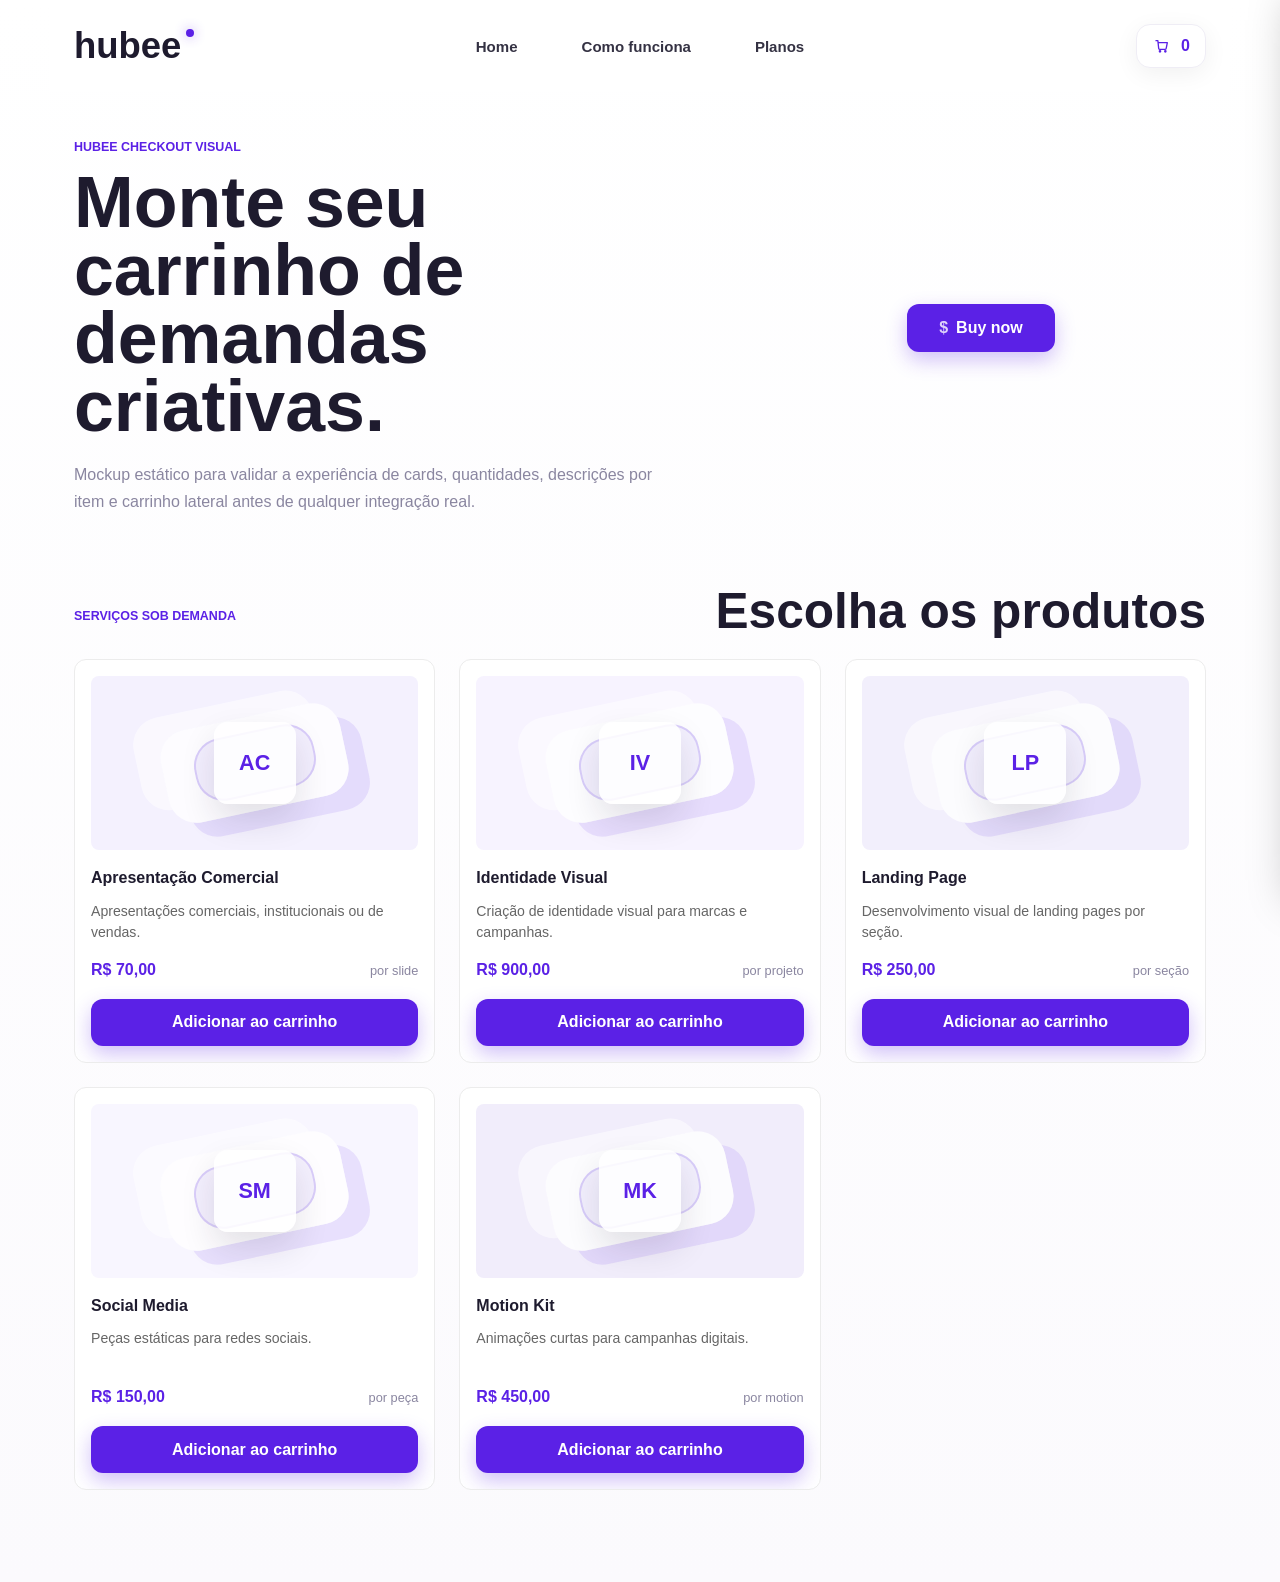
==== index.html @ 40bae58a "Add Hubee cart mock" ====
<!doctype html>
<html lang="pt-BR">
  <head>
    <meta charset="UTF-8" />
    <meta name="viewport" content="width=device-width, initial-scale=1.0" />
    <meta http-equiv="refresh" content="0; url=hubee-cart-mock/" />
    <title>Hubee | Carrinho lateral MVP</title>
    <link rel="canonical" href="hubee-cart-mock/" />
    <style>
      body {
        margin: 0;
        min-height: 100vh;
        display: grid;
        place-items: center;
        font-family: -apple-system, BlinkMacSystemFont, "Segoe UI", Roboto, Helvetica, Arial, sans-serif;
        color: #1e1b2e;
        background: #fbfafd;
      }

      a {
        color: #5b21e6;
        font-weight: 700;
      }
    </style>
  </head>
  <body>
    <p>Redirecionando para <a href="hubee-cart-mock/">Hubee Carrinho MVP</a>.</p>
  </body>
</html>
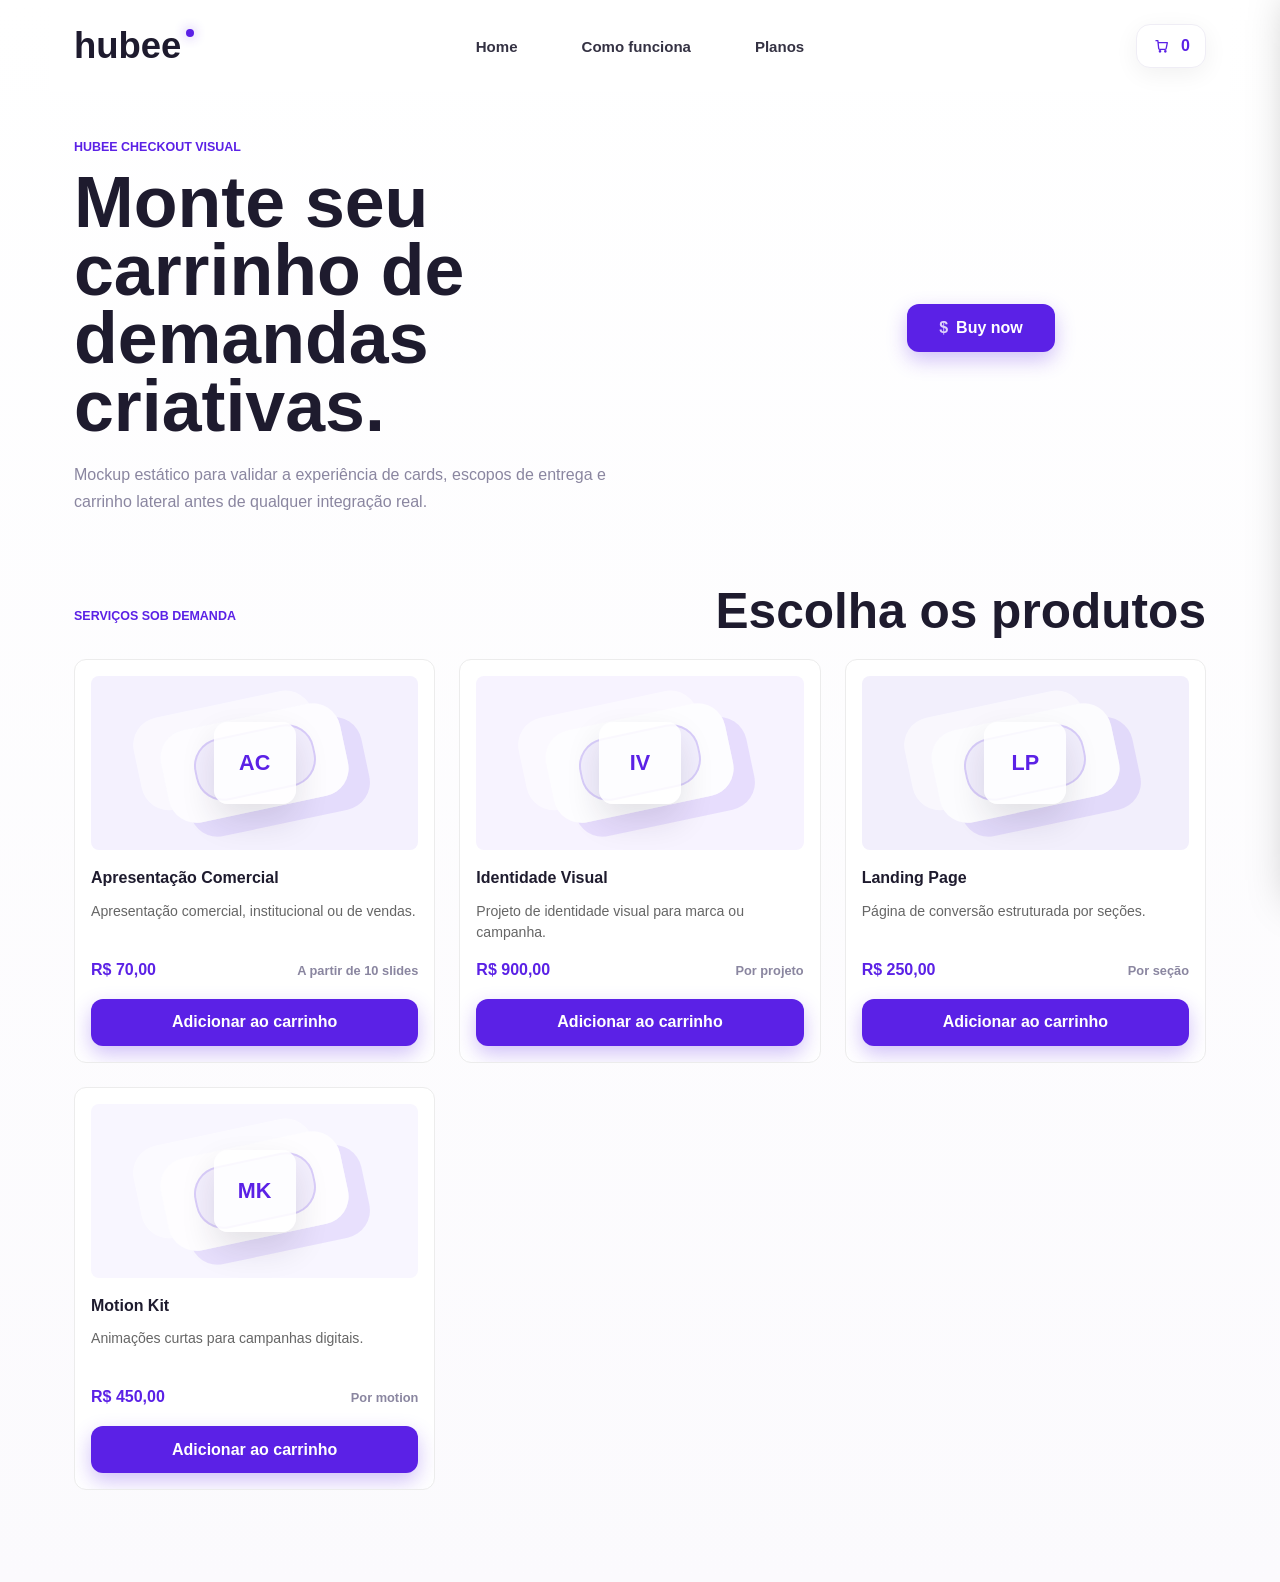
==== commit 91e83197: "Deploy cart scope updates" ====
--- a/index.html
+++ b/index.html
@@ -3,27 +3,85 @@
   <head>
     <meta charset="UTF-8" />
     <meta name="viewport" content="width=device-width, initial-scale=1.0" />
-    <meta http-equiv="refresh" content="0; url=hubee-cart-mock/" />
     <title>Hubee | Carrinho lateral MVP</title>
-    <link rel="canonical" href="hubee-cart-mock/" />
-    <style>
-      body {
-        margin: 0;
-        min-height: 100vh;
-        display: grid;
-        place-items: center;
-        font-family: -apple-system, BlinkMacSystemFont, "Segoe UI", Roboto, Helvetica, Arial, sans-serif;
-        color: #1e1b2e;
-        background: #fbfafd;
-      }
-
-      a {
-        color: #5b21e6;
-        font-weight: 700;
-      }
-    </style>
+    <link rel="stylesheet" href="style.css" />
   </head>
   <body>
-    <p>Redirecionando para <a href="hubee-cart-mock/">Hubee Carrinho MVP</a>.</p>
+    <div class="page-shell" id="pageShell">
+      <header class="site-header">
+        <a class="brand" href="#" aria-label="Hubee">
+          <span>hubee</span>
+          <i></i>
+        </a>
+
+        <nav class="nav-links" aria-label="Navegação principal">
+          <a href="#produtos">Home</a>
+          <a href="#produtos">Como funciona</a>
+          <a href="#produtos">Planos</a>
+        </nav>
+
+        <button class="cart-pill" id="openCartButton" type="button" aria-label="Abrir carrinho">
+          <span class="cart-pill__icon" aria-hidden="true">
+            <svg viewBox="0 0 24 24" focusable="false">
+              <path d="M7 7h13l-1.7 8.5a2 2 0 0 1-2 1.5H9a2 2 0 0 1-2-1.6L5.8 4H3" />
+              <circle cx="9" cy="20" r="1" />
+              <circle cx="17" cy="20" r="1" />
+            </svg>
+          </span>
+          <span id="cartButtonCount">0</span>
+        </button>
+      </header>
+
+      <main>
+        <section class="hero-section" aria-labelledby="heroTitle">
+          <div class="hero-copy">
+            <p class="eyebrow">Hubee checkout visual</p>
+            <h1 id="heroTitle">Monte seu carrinho de demandas criativas.</h1>
+            <p>
+              Mockup estático para validar a experiência de cards, escopos de entrega
+              e carrinho lateral antes de qualquer integração real.
+            </p>
+          </div>
+
+          <div class="hero-actions" aria-label="Ações principais">
+            <a class="primary-cta" href="#produtos">
+              <span aria-hidden="true">$</span>
+              Buy now
+            </a>
+          </div>
+        </section>
+
+        <section class="products-section" id="produtos" aria-labelledby="productsTitle">
+          <div class="section-heading">
+            <p class="eyebrow">Serviços sob demanda</p>
+            <h2 id="productsTitle">Escolha os produtos</h2>
+          </div>
+
+          <div class="products-grid" id="productsGrid"></div>
+        </section>
+      </main>
+    </div>
+
+    <div class="page-overlay" id="pageOverlay" hidden></div>
+
+    <aside class="cart-drawer" id="cartDrawer" aria-label="Carrinho de compras" aria-hidden="true">
+      <div class="drawer-header">
+        <div>
+          <h2>Seu carrinho</h2>
+          <p id="drawerItemCount">0 produtos no carrinho</p>
+        </div>
+        <button class="icon-button close-button" id="closeCartButton" type="button" aria-label="Fechar carrinho">
+          <svg viewBox="0 0 24 24" focusable="false" aria-hidden="true">
+            <path d="m6 6 12 12M18 6 6 18" />
+          </svg>
+        </button>
+      </div>
+
+      <div class="drawer-content" id="cartContent"></div>
+    </aside>
+
+    <div class="toast" id="toast" role="status" aria-live="polite"></div>
+
+    <script src="script.js"></script>
   </body>
 </html>
--- a/style.css
+++ b/style.css
@@ -0,0 +1,879 @@
+:root {
+  color-scheme: light;
+  --bg: #fbfafd;
+  --surface: #ffffff;
+  --surface-soft: #f4f1fe;
+  --text: #1e1b2e;
+  --muted: #8a86a0;
+  --muted-strong: #5a5670;
+  --line: #efedf5;
+  --purple: #5b21e6;
+  --purple-dark: #4c1bc4;
+  --danger: #e23;
+  --shadow: -12px 0 40px rgba(0, 0, 0, 0.25);
+  --button-shadow: 0 8px 20px rgba(91, 33, 230, 0.28);
+  --radius: 12px;
+  --radius-sm: 8px;
+  --font: -apple-system, BlinkMacSystemFont, "Segoe UI", Roboto, Helvetica, Arial, sans-serif;
+}
+
+* {
+  box-sizing: border-box;
+}
+
+html {
+  scroll-behavior: smooth;
+}
+
+body {
+  min-width: 320px;
+  margin: 0;
+  background: linear-gradient(180deg, #ffffff 0%, var(--bg) 100%);
+  color: var(--text);
+  font-family: var(--font);
+}
+
+button,
+input {
+  font: inherit;
+}
+
+button,
+a {
+  -webkit-tap-highlight-color: transparent;
+}
+
+a {
+  color: inherit;
+  text-decoration: none;
+}
+
+.page-shell {
+  min-height: 100vh;
+  transition: filter 180ms ease, transform 180ms ease;
+}
+
+.page-shell.is-muted {
+  filter: blur(3px);
+}
+
+.site-header {
+  position: sticky;
+  top: 0;
+  z-index: 10;
+  display: grid;
+  grid-template-columns: 1fr auto 1fr;
+  align-items: center;
+  gap: 24px;
+  max-width: 1180px;
+  margin: 0 auto;
+  padding: 24px;
+  background: rgba(255, 255, 255, 0.88);
+  backdrop-filter: blur(12px);
+}
+
+.brand {
+  display: inline-flex;
+  align-items: flex-start;
+  justify-self: start;
+  color: var(--text);
+  font-family: var(--font);
+  font-size: clamp(1.9rem, 4vw, 2.28rem);
+  font-weight: 800;
+  letter-spacing: 0;
+  line-height: 1;
+}
+
+.brand span {
+  display: inline-block;
+}
+
+.brand i {
+  width: 8px;
+  height: 8px;
+  margin: 1px 0 0 5px;
+  border-radius: 999px;
+  background: var(--purple);
+  box-shadow: 0 0 12px rgba(91, 33, 230, 0.45);
+}
+
+.nav-links {
+  display: flex;
+  justify-content: center;
+  gap: clamp(24px, 5vw, 64px);
+  color: var(--text);
+  font-size: 0.94rem;
+  font-weight: 700;
+}
+
+.nav-links a {
+  opacity: 0.9;
+}
+
+.cart-pill {
+  justify-self: end;
+  display: inline-flex;
+  align-items: center;
+  gap: 9px;
+  min-height: 44px;
+  padding: 0 15px;
+  border: 1px solid var(--line);
+  border-radius: 14px;
+  background: var(--surface);
+  color: var(--purple);
+  cursor: pointer;
+  font-weight: 700;
+  box-shadow: 0 6px 24px rgba(0, 0, 0, 0.06);
+}
+
+.cart-pill__icon {
+  display: grid;
+  width: 20px;
+  height: 20px;
+  place-items: center;
+}
+
+svg {
+  display: block;
+  width: 1em;
+  height: 1em;
+  fill: none;
+  stroke: currentColor;
+  stroke-linecap: round;
+  stroke-linejoin: round;
+  stroke-width: 2;
+}
+
+.hero-section {
+  display: grid;
+  grid-template-columns: minmax(0, 650px) minmax(180px, 1fr);
+  align-items: center;
+  gap: 32px;
+  max-width: 1180px;
+  min-height: 330px;
+  margin: 0 auto;
+  padding: 48px 24px 72px;
+}
+
+.hero-copy {
+  max-width: 680px;
+}
+
+.eyebrow {
+  margin: 0 0 14px;
+  color: var(--purple);
+  font-size: 0.78rem;
+  font-weight: 800;
+  letter-spacing: 0;
+  text-transform: uppercase;
+}
+
+.hero-copy h1 {
+  max-width: 760px;
+  margin: 0;
+  color: var(--text);
+  font-size: clamp(2.35rem, 5.6vw, 4.8rem);
+  font-weight: 700;
+  letter-spacing: 0;
+  line-height: 0.95;
+}
+
+.hero-copy p:last-child {
+  max-width: 590px;
+  margin: 22px 0 0;
+  color: var(--muted);
+  font-size: 1rem;
+  line-height: 1.65;
+}
+
+.hero-actions {
+  display: flex;
+  justify-content: center;
+}
+
+.primary-cta,
+.add-button,
+.checkout-button {
+  display: inline-flex;
+  align-items: center;
+  justify-content: center;
+  gap: 8px;
+  border: 0;
+  border-radius: var(--radius);
+  background: var(--purple);
+  color: #ffffff;
+  cursor: pointer;
+  font-weight: 700;
+  letter-spacing: 0;
+  text-transform: none;
+  box-shadow: var(--button-shadow);
+  transition: background 0.15s ease, opacity 0.15s ease, transform 0.15s ease;
+}
+
+.primary-cta:hover,
+.add-button:hover,
+.checkout-button:hover {
+  background: var(--purple-dark);
+}
+
+.primary-cta {
+  min-width: 148px;
+  min-height: 48px;
+  padding: 0 18px;
+  font-size: 1rem;
+}
+
+.primary-cta span {
+  opacity: 0.8;
+}
+
+.products-section {
+  max-width: 1180px;
+  margin: 0 auto;
+  padding: 0 24px 92px;
+}
+
+.section-heading {
+  display: flex;
+  align-items: end;
+  justify-content: space-between;
+  gap: 24px;
+  margin-bottom: 22px;
+}
+
+.section-heading h2 {
+  margin: 0;
+  font-size: clamp(1.9rem, 4vw, 3.1rem);
+  letter-spacing: 0;
+  line-height: 1;
+}
+
+.products-grid {
+  display: grid;
+  grid-template-columns: repeat(3, minmax(0, 1fr));
+  gap: 24px;
+}
+
+.product-card {
+  position: relative;
+  overflow: hidden;
+  min-height: 400px;
+  padding: 16px;
+  border: 1px solid #ececec;
+  border-radius: var(--radius);
+  background: #ffffff;
+  box-shadow: none;
+  transition: box-shadow 0.2s ease, transform 0.2s ease;
+}
+
+.product-card:hover {
+  box-shadow: 0 6px 24px rgba(0, 0, 0, 0.08);
+  transform: translateY(-1px);
+}
+
+.product-thumb {
+  position: relative;
+  display: grid;
+  height: 174px;
+  place-items: center;
+  overflow: hidden;
+  border-radius: var(--radius-sm);
+  background: var(--surface-soft);
+}
+
+.product-thumb::before,
+.product-thumb::after {
+  position: absolute;
+  content: "";
+  border-radius: 28px;
+  transform: rotate(-12deg);
+}
+
+.product-thumb::before {
+  width: 56%;
+  height: 54%;
+  background: rgba(255, 255, 255, 0.82);
+  box-shadow: 18px 18px 0 rgba(91, 33, 230, 0.1), -24px -18px 0 rgba(255, 255, 255, 0.54);
+}
+
+.product-thumb::after {
+  width: 36%;
+  height: 34%;
+  border: 2px solid rgba(91, 33, 230, 0.16);
+  background: rgba(91, 33, 230, 0.06);
+}
+
+.product-thumb span {
+  position: relative;
+  z-index: 1;
+  display: grid;
+  width: 82px;
+  height: 82px;
+  place-items: center;
+  border-radius: 14px;
+  background: rgba(255, 255, 255, 0.86);
+  color: var(--purple);
+  font-size: 1.35rem;
+  font-weight: 800;
+  box-shadow: 0 16px 34px rgba(30, 27, 46, 0.12);
+}
+
+.product-card:nth-child(2) .product-thumb {
+  background: #f7f3ff;
+}
+
+.product-card:nth-child(3) .product-thumb {
+  background: #f2effc;
+}
+
+.product-card:nth-child(4) .product-thumb {
+  background: #f8f6ff;
+}
+
+.product-body {
+  display: grid;
+  gap: 12px;
+  padding: 18px 0 0;
+}
+
+.product-title {
+  margin: 0;
+  font-size: 1rem;
+  font-weight: 700;
+  letter-spacing: 0;
+  line-height: 1.3;
+}
+
+.product-description {
+  min-height: 48px;
+  margin: 0;
+  color: #666666;
+  font-size: 0.88rem;
+  line-height: 1.55;
+}
+
+.product-meta {
+  display: flex;
+  align-items: baseline;
+  justify-content: space-between;
+  gap: 12px;
+}
+
+.product-price {
+  color: var(--purple);
+  font-size: 1rem;
+  font-weight: 700;
+}
+
+.product-unit {
+  color: var(--muted);
+  font-size: 0.8rem;
+  font-weight: 700;
+}
+
+.add-button {
+  width: 100%;
+  min-height: 47px;
+  margin-top: 8px;
+  padding: 13px 18px;
+  font-size: 1rem;
+}
+
+.page-overlay {
+  position: fixed;
+  inset: 0;
+  z-index: 80;
+  background: rgba(20, 16, 40, 0.55);
+  backdrop-filter: blur(2px);
+  opacity: 0;
+  transition: opacity 180ms ease;
+}
+
+.page-overlay.is-visible {
+  opacity: 1;
+}
+
+.cart-drawer {
+  position: fixed;
+  top: 0;
+  right: 0;
+  z-index: 90;
+  display: grid;
+  grid-template-rows: auto 1fr;
+  width: min(460px, 100vw);
+  height: 100dvh;
+  padding: 28px 28px 32px;
+  background: var(--surface);
+  box-shadow: var(--shadow);
+  transform: translateX(105%);
+  transition: transform 280ms cubic-bezier(0.22, 0.61, 0.36, 1);
+}
+
+.cart-drawer.is-open {
+  transform: translateX(0);
+}
+
+.drawer-header {
+  display: flex;
+  align-items: start;
+  justify-content: space-between;
+  gap: 24px;
+  margin-bottom: 22px;
+}
+
+.drawer-header h2 {
+  margin: 0;
+  color: var(--text);
+  font-size: 1.6rem;
+  font-weight: 700;
+  letter-spacing: 0;
+  line-height: 1.1;
+}
+
+.drawer-header p {
+  margin: 4px 0 0;
+  color: var(--muted);
+  font-size: 0.95rem;
+}
+
+.icon-button {
+  display: grid;
+  width: 32px;
+  height: 32px;
+  place-items: center;
+  border: 0;
+  border-radius: 0;
+  background: transparent;
+  color: var(--purple);
+  cursor: pointer;
+}
+
+.close-button svg {
+  width: 24px;
+  height: 24px;
+  stroke-width: 2.25;
+}
+
+.drawer-content {
+  min-height: 0;
+  overflow-x: hidden;
+  overflow-y: auto;
+  padding-right: 2px;
+}
+
+.cart-list {
+  display: grid;
+  gap: 0;
+  margin: 0;
+  overflow-x: clip;
+  padding: 0 0 22px;
+  list-style: none;
+}
+
+.cart-item {
+  display: grid;
+  grid-template-columns: 84px minmax(0, 1fr) auto;
+  gap: 18px;
+  min-width: 0;
+  overflow-x: clip;
+  padding: 22px 0;
+  border-bottom: 1px solid var(--line);
+}
+
+.cart-thumb {
+  display: grid;
+  width: 84px;
+  height: 84px;
+  place-items: center;
+  overflow: hidden;
+  border-radius: 14px;
+  background: var(--surface-soft);
+  color: var(--purple);
+  font-weight: 800;
+}
+
+.cart-thumb span {
+  display: grid;
+  width: 42px;
+  height: 42px;
+  place-items: center;
+  border-radius: 12px;
+  background: rgba(255, 255, 255, 0.82);
+  box-shadow: 0 8px 20px rgba(44, 28, 77, 0.12);
+}
+
+.cart-item-main {
+  display: grid;
+  gap: 10px;
+  min-width: 0;
+}
+
+.cart-item-top {
+  display: flex;
+  align-items: start;
+  justify-content: space-between;
+  gap: 12px;
+}
+
+.cart-item-title {
+  margin: 0;
+  color: var(--text);
+  font-size: 1rem;
+  font-weight: 700;
+  line-height: 1.25;
+}
+
+.cart-item-unit {
+  margin: 6px 0 0;
+  color: var(--muted);
+  font-size: 0.85rem;
+}
+
+.cart-item-description {
+  margin: 6px 0 0;
+  color: var(--muted-strong);
+  font-size: 0.86rem;
+  line-height: 1.45;
+}
+
+.remove-button {
+  color: var(--muted);
+  padding: 2px;
+}
+
+.remove-button:hover,
+.remove-button:focus-visible {
+  color: var(--danger);
+}
+
+.cart-scope {
+  display: flex;
+  flex-wrap: wrap;
+  align-items: center;
+  gap: 8px;
+}
+
+.scope-badge {
+  display: inline-flex;
+  align-items: center;
+  min-height: 26px;
+  padding: 5px 9px;
+  border-radius: 999px;
+  background: var(--surface-soft);
+  color: var(--purple);
+  font-size: 0.78rem;
+  font-weight: 800;
+  line-height: 1;
+}
+
+.scope-base,
+.scope-helper {
+  color: var(--muted);
+  font-size: 0.85rem;
+  line-height: 1.35;
+}
+
+.scope-helper {
+  display: block;
+}
+
+.cart-item-controls {
+  grid-column: 2 / 4;
+  display: grid;
+  grid-template-columns: minmax(0, 1fr) auto;
+  align-items: end;
+  gap: 16px;
+  min-width: 0;
+  margin-top: 2px;
+}
+
+.scope-control {
+  display: grid;
+  gap: 7px;
+  min-width: 0;
+}
+
+.scope-label {
+  color: var(--text);
+  font-size: 0.82rem;
+  font-weight: 800;
+}
+
+.quantity-stepper {
+  display: inline-grid;
+  grid-template-columns: 24px minmax(24px, auto) 24px;
+  align-items: center;
+  gap: 14px;
+  height: auto;
+  overflow: hidden;
+  justify-self: start;
+  border: 1px solid var(--line);
+  border-radius: 10px;
+  padding: 6px 12px;
+  background: #ffffff;
+}
+
+.quantity-stepper button {
+  width: 24px;
+  height: 24px;
+  border: 0;
+  background: transparent;
+  color: #6b6880;
+  cursor: pointer;
+  font-size: 18px;
+  font-weight: 600;
+  line-height: 1;
+}
+
+.quantity-stepper button:hover {
+  color: var(--purple);
+}
+
+.quantity-stepper button:disabled {
+  cursor: not-allowed;
+  opacity: 0.42;
+}
+
+.quantity-stepper span {
+  min-width: 24px;
+  text-align: center;
+  color: var(--text);
+  font-weight: 600;
+}
+
+.line-total-wrap {
+  display: grid;
+  gap: 4px;
+  justify-items: end;
+  min-width: max-content;
+}
+
+.line-total-wrap span {
+  color: var(--muted);
+  font-size: 0.76rem;
+  font-weight: 700;
+}
+
+.line-total {
+  justify-self: end;
+  color: var(--text);
+  font-weight: 700;
+  white-space: nowrap;
+}
+
+.cart-divider {
+  height: 1px;
+  margin: 0;
+  background: transparent;
+}
+
+.cart-summary {
+  padding: 18px 20px;
+  border-radius: 14px;
+  background: var(--surface-soft);
+}
+
+.summary-row {
+  display: flex;
+  justify-content: space-between;
+  gap: 16px;
+  color: #5a5670;
+}
+
+.summary-row + .summary-row {
+  margin-top: 14px;
+  padding-top: 16px;
+  border-top: 1px solid #e4dffa;
+}
+
+.summary-row strong {
+  color: var(--text);
+}
+
+.summary-row.total {
+  align-items: baseline;
+  font-weight: 800;
+}
+
+.summary-row.total span:last-child {
+  color: var(--purple);
+  font-size: 1.5rem;
+  font-weight: 700;
+}
+
+.drawer-actions {
+  display: grid;
+  gap: 12px;
+  margin-top: 8px;
+}
+
+.checkout-button {
+  min-height: 52px;
+  margin-top: 4px;
+  padding: 16px 18px;
+  border-radius: 14px;
+  font-size: 1rem;
+  letter-spacing: 0;
+  text-transform: none;
+}
+
+.secondary-button {
+  min-height: 48px;
+  border: 1px solid var(--line);
+  border-radius: var(--radius);
+  background: #ffffff;
+  color: var(--purple);
+  cursor: pointer;
+  font-weight: 700;
+}
+
+.stripe-note {
+  margin: 4px 0 0;
+  color: var(--muted);
+  text-align: center;
+  font-size: 0.88rem;
+}
+
+.stripe-note strong {
+  color: var(--purple);
+  font-weight: 800;
+  letter-spacing: -0.5px;
+}
+
+.empty-state {
+  display: grid;
+  min-height: 56vh;
+  place-items: center;
+  text-align: center;
+}
+
+.empty-state__inner {
+  display: grid;
+  gap: 16px;
+  max-width: 320px;
+}
+
+.empty-state__icon {
+  display: grid;
+  width: 72px;
+  height: 72px;
+  place-items: center;
+  justify-self: center;
+  border-radius: 14px;
+  background: var(--surface-soft);
+  color: var(--purple);
+}
+
+.empty-state h3 {
+  margin: 0;
+  font-size: 1.1rem;
+}
+
+.empty-state p {
+  margin: 0;
+  color: var(--muted);
+  line-height: 1.5;
+}
+
+.toast {
+  position: fixed;
+  right: 24px;
+  bottom: 24px;
+  z-index: 120;
+  max-width: min(360px, calc(100vw - 48px));
+  padding: 14px 16px;
+  border-radius: var(--radius);
+  background: var(--text);
+  color: #ffffff;
+  font-size: 0.92rem;
+  box-shadow: 0 18px 42px rgba(24, 18, 40, 0.28);
+  opacity: 0;
+  pointer-events: none;
+  transform: translateY(12px);
+  transition: opacity 180ms ease, transform 180ms ease;
+}
+
+.toast.is-visible {
+  opacity: 1;
+  transform: translateY(0);
+}
+
+body.cart-open {
+  overflow: hidden;
+}
+
+@media (max-width: 900px) {
+  .site-header {
+    grid-template-columns: auto 1fr auto;
+  }
+
+  .nav-links {
+    display: none;
+  }
+
+  .hero-section {
+    grid-template-columns: 1fr;
+    min-height: auto;
+    padding-top: 48px;
+  }
+
+  .hero-actions {
+    justify-content: flex-start;
+  }
+
+  .products-grid {
+    grid-template-columns: repeat(2, minmax(0, 1fr));
+  }
+}
+
+@media (max-width: 640px) {
+  .site-header {
+    padding: 18px 18px;
+  }
+
+  .hero-section,
+  .products-section {
+    padding-right: 18px;
+    padding-left: 18px;
+  }
+
+  .hero-copy h1 {
+    font-size: clamp(2.45rem, 13vw, 4rem);
+  }
+
+  .products-grid {
+    grid-template-columns: 1fr;
+  }
+
+  .cart-drawer {
+    width: 100vw;
+    padding: 24px 18px;
+  }
+
+  .cart-item {
+    grid-template-columns: 66px minmax(0, 1fr) 32px;
+    gap: 12px;
+  }
+
+  .cart-thumb {
+    width: 66px;
+    height: 66px;
+  }
+
+  .cart-item-controls {
+    grid-template-columns: 1fr;
+    gap: 12px;
+  }
+
+  .line-total-wrap {
+    grid-template-columns: auto auto;
+    align-items: baseline;
+    justify-content: space-between;
+    justify-items: start;
+    min-width: 0;
+  }
+
+  .summary-row.total span:last-child {
+    font-size: 1.35rem;
+  }
+}
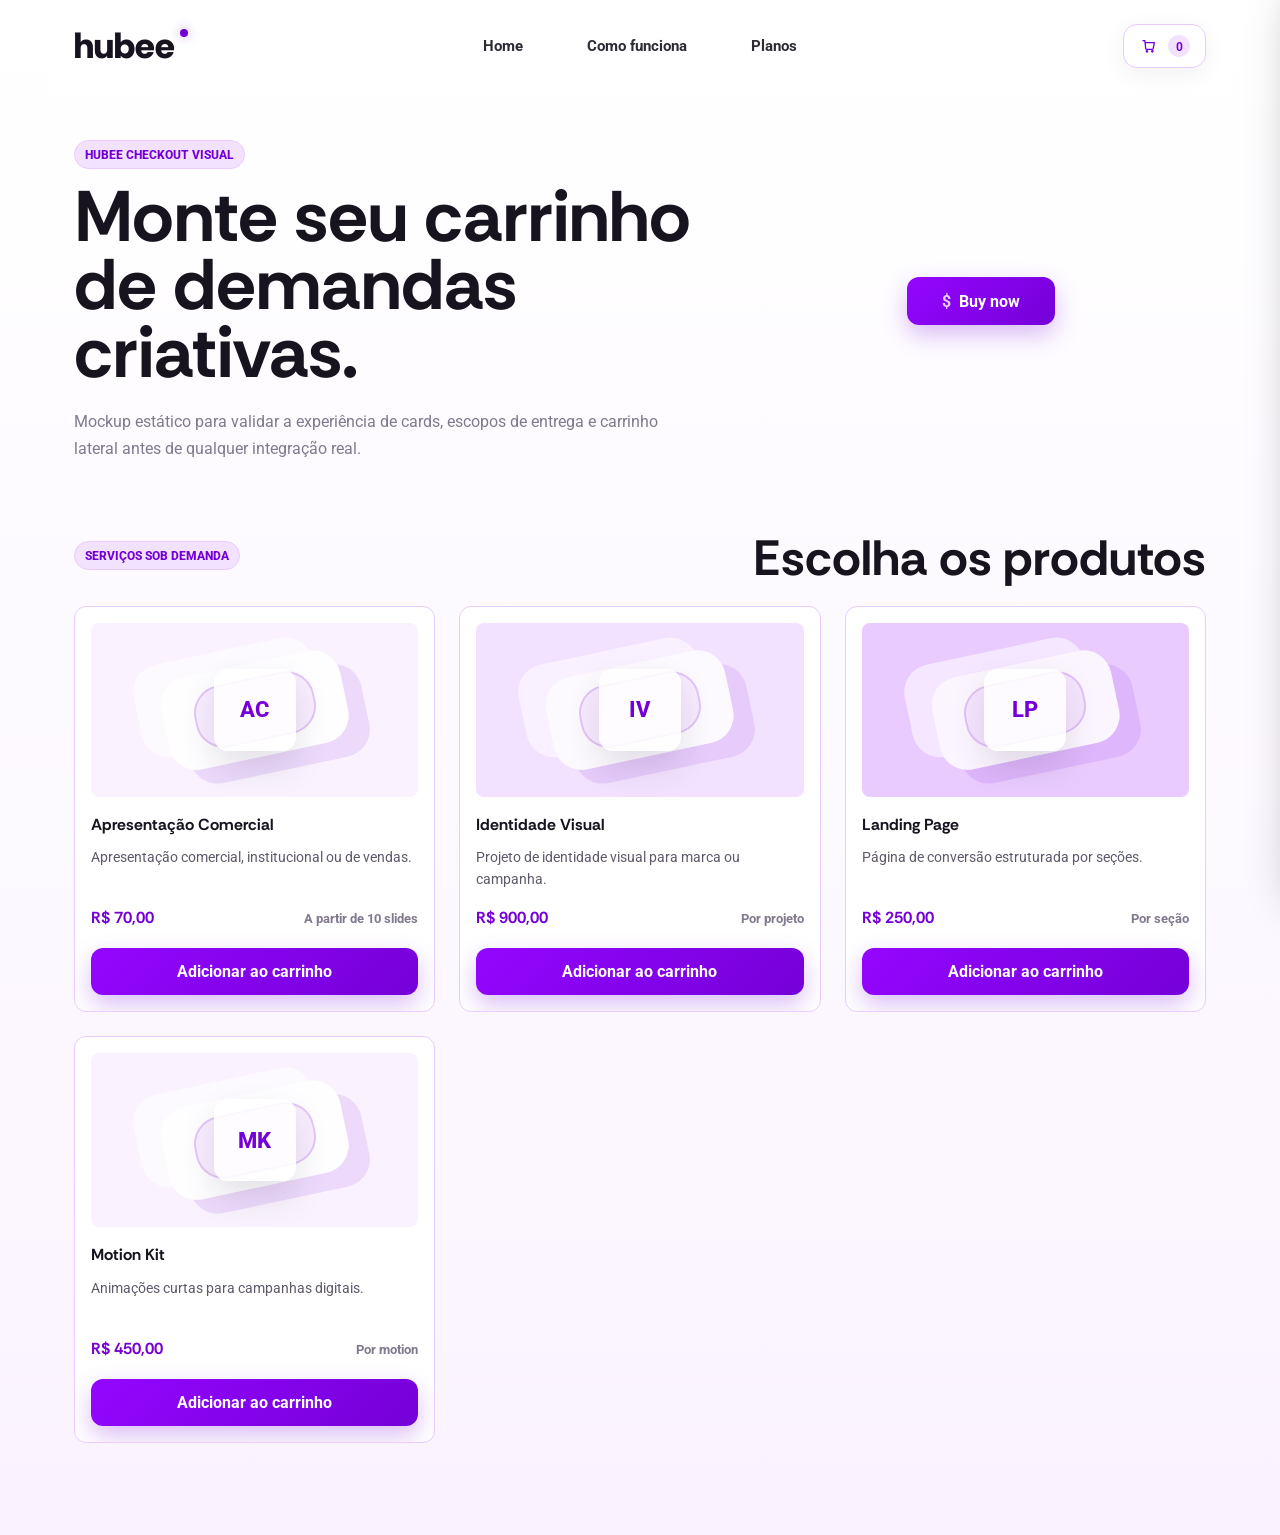
==== commit 2652305e: "Deploy Hubee visual identity update" ====
--- a/index.html
+++ b/index.html
@@ -4,6 +4,12 @@
     <meta charset="UTF-8" />
     <meta name="viewport" content="width=device-width, initial-scale=1.0" />
     <title>Hubee | Carrinho lateral MVP</title>
+    <link rel="preconnect" href="https://fonts.googleapis.com" />
+    <link rel="preconnect" href="https://fonts.gstatic.com" crossorigin />
+    <link
+      href="https://fonts.googleapis.com/css2?family=Rethink+Sans:wght@600;700;800&family=Roboto:wght@400;500;700&display=swap"
+      rel="stylesheet"
+    />
     <link rel="stylesheet" href="style.css" />
   </head>
   <body>
--- a/style.css
+++ b/style.css
@@ -1,20 +1,40 @@
 :root {
   color-scheme: light;
-  --bg: #fbfafd;
+  --hubee-purple-50: #FAF3FF;
+  --hubee-purple-100: #F3E2FF;
+  --hubee-purple-200: #E9CBFF;
+  --hubee-purple-300: #D8A2FF;
+  --hubee-purple-400: #BF67FF;
+  --hubee-purple-500: #A82DFF;
+  --hubee-purple-600: #9406FF;
+  --hubee-purple-700: #8000F8;
+  --hubee-purple-800: #7500D7;
+  --hubee-purple-900: #5A02A1;
+  --hubee-purple-950: #3E007B;
+  --hubee-primary: var(--hubee-purple-800);
+  --hubee-primary-hover: var(--hubee-purple-900);
+  --hubee-primary-soft: var(--hubee-purple-50);
+  --hubee-primary-soft-2: var(--hubee-purple-100);
+  --hubee-primary-border: var(--hubee-purple-200);
+  --hubee-primary-accent: var(--hubee-purple-600);
+  --hubee-primary-accent-2: var(--hubee-purple-700);
+  --hubee-title-font: "Rethink Sans", sans-serif;
+  --hubee-body-font: "Roboto", sans-serif;
+  --bg: #faf3ff;
   --surface: #ffffff;
-  --surface-soft: #f4f1fe;
-  --text: #1e1b2e;
-  --muted: #8a86a0;
-  --muted-strong: #5a5670;
-  --line: #efedf5;
-  --purple: #5b21e6;
-  --purple-dark: #4c1bc4;
+  --surface-soft: var(--hubee-primary-soft);
+  --text: #17131f;
+  --muted: #81798d;
+  --muted-strong: #5f586b;
+  --line: var(--hubee-primary-border);
+  --purple: var(--hubee-primary);
+  --purple-dark: var(--hubee-primary-hover);
   --danger: #e23;
   --shadow: -12px 0 40px rgba(0, 0, 0, 0.25);
-  --button-shadow: 0 8px 20px rgba(91, 33, 230, 0.28);
+  --button-shadow: 0 10px 24px rgba(117, 0, 215, 0.26);
   --radius: 12px;
   --radius-sm: 8px;
-  --font: -apple-system, BlinkMacSystemFont, "Segoe UI", Roboto, Helvetica, Arial, sans-serif;
+  --font: var(--hubee-body-font);
 }
 
 * {
@@ -28,7 +48,7 @@
 body {
   min-width: 320px;
   margin: 0;
-  background: linear-gradient(180deg, #ffffff 0%, var(--bg) 100%);
+  background: linear-gradient(180deg, #ffffff 0%, var(--hubee-primary-soft) 100%);
   color: var(--text);
   font-family: var(--font);
 }
@@ -46,6 +66,18 @@
 a {
   color: inherit;
   text-decoration: none;
+}
+
+h1,
+h2,
+h3 {
+  font-family: var(--hubee-title-font);
+}
+
+a:focus-visible,
+button:focus-visible {
+  outline: 3px solid rgba(148, 6, 255, 0.34);
+  outline-offset: 3px;
 }
 
 .page-shell {
@@ -77,7 +109,7 @@
   align-items: flex-start;
   justify-self: start;
   color: var(--text);
-  font-family: var(--font);
+  font-family: var(--hubee-title-font);
   font-size: clamp(1.9rem, 4vw, 2.28rem);
   font-weight: 800;
   letter-spacing: 0;
@@ -94,7 +126,7 @@
   margin: 1px 0 0 5px;
   border-radius: 999px;
   background: var(--purple);
-  box-shadow: 0 0 12px rgba(91, 33, 230, 0.45);
+  box-shadow: 0 0 12px rgba(117, 0, 215, 0.42);
 }
 
 .nav-links {
@@ -108,6 +140,13 @@
 
 .nav-links a {
   opacity: 0.9;
+  transition: color 0.15s ease, opacity 0.15s ease;
+}
+
+.nav-links a:hover,
+.nav-links a:focus-visible {
+  color: var(--hubee-primary);
+  opacity: 1;
 }
 
 .cart-pill {
@@ -124,6 +163,13 @@
   cursor: pointer;
   font-weight: 700;
   box-shadow: 0 6px 24px rgba(0, 0, 0, 0.06);
+  transition: border-color 0.15s ease, background 0.15s ease, color 0.15s ease;
+}
+
+.cart-pill:hover {
+  border-color: var(--hubee-primary-border);
+  background: var(--hubee-primary-soft);
+  color: var(--hubee-primary-hover);
 }
 
 .cart-pill__icon {
@@ -131,6 +177,19 @@
   width: 20px;
   height: 20px;
   place-items: center;
+}
+
+#cartButtonCount {
+  display: inline-grid;
+  min-width: 22px;
+  height: 22px;
+  place-items: center;
+  border-radius: 999px;
+  background: var(--hubee-primary-soft-2);
+  color: var(--hubee-primary);
+  font-family: var(--hubee-body-font);
+  font-size: 0.78rem;
+  font-weight: 700;
 }
 
 svg {
@@ -160,8 +219,15 @@
 }
 
 .eyebrow {
+  display: inline-flex;
+  align-items: center;
   margin: 0 0 14px;
-  color: var(--purple);
+  padding: 6px 10px;
+  border: 1px solid var(--hubee-primary-border);
+  border-radius: 999px;
+  background: var(--hubee-primary-soft-2);
+  color: var(--purple);
+  font-family: var(--hubee-body-font);
   font-size: 0.78rem;
   font-weight: 800;
   letter-spacing: 0;
@@ -172,6 +238,7 @@
   max-width: 760px;
   margin: 0;
   color: var(--text);
+  font-family: var(--hubee-title-font);
   font-size: clamp(2.35rem, 5.6vw, 4.8rem);
   font-weight: 700;
   letter-spacing: 0;
@@ -182,6 +249,7 @@
   max-width: 590px;
   margin: 22px 0 0;
   color: var(--muted);
+  font-family: var(--hubee-body-font);
   font-size: 1rem;
   line-height: 1.65;
 }
@@ -200,20 +268,21 @@
   gap: 8px;
   border: 0;
   border-radius: var(--radius);
-  background: var(--purple);
+  background: linear-gradient(135deg, var(--hubee-primary-accent) 0%, var(--hubee-primary) 100%);
   color: #ffffff;
   cursor: pointer;
   font-weight: 700;
   letter-spacing: 0;
   text-transform: none;
   box-shadow: var(--button-shadow);
-  transition: background 0.15s ease, opacity 0.15s ease, transform 0.15s ease;
+  transition: background 0.15s ease, opacity 0.15s ease, transform 0.15s ease, box-shadow 0.15s ease;
 }
 
 .primary-cta:hover,
 .add-button:hover,
 .checkout-button:hover {
-  background: var(--purple-dark);
+  background: linear-gradient(135deg, var(--hubee-primary-accent-2) 0%, var(--hubee-primary-hover) 100%);
+  box-shadow: 0 12px 26px rgba(90, 2, 161, 0.28);
 }
 
 .primary-cta {
@@ -243,6 +312,7 @@
 
 .section-heading h2 {
   margin: 0;
+  font-family: var(--hubee-title-font);
   font-size: clamp(1.9rem, 4vw, 3.1rem);
   letter-spacing: 0;
   line-height: 1;
@@ -259,7 +329,7 @@
   overflow: hidden;
   min-height: 400px;
   padding: 16px;
-  border: 1px solid #ececec;
+  border: 1px solid var(--hubee-primary-border);
   border-radius: var(--radius);
   background: #ffffff;
   box-shadow: none;
@@ -267,7 +337,7 @@
 }
 
 .product-card:hover {
-  box-shadow: 0 6px 24px rgba(0, 0, 0, 0.08);
+  box-shadow: 0 10px 28px rgba(117, 0, 215, 0.09);
   transform: translateY(-1px);
 }
 
@@ -293,14 +363,14 @@
   width: 56%;
   height: 54%;
   background: rgba(255, 255, 255, 0.82);
-  box-shadow: 18px 18px 0 rgba(91, 33, 230, 0.1), -24px -18px 0 rgba(255, 255, 255, 0.54);
+  box-shadow: 18px 18px 0 rgba(117, 0, 215, 0.1), -24px -18px 0 rgba(255, 255, 255, 0.54);
 }
 
 .product-thumb::after {
   width: 36%;
   height: 34%;
-  border: 2px solid rgba(91, 33, 230, 0.16);
-  background: rgba(91, 33, 230, 0.06);
+  border: 2px solid rgba(117, 0, 215, 0.16);
+  background: rgba(148, 6, 255, 0.06);
 }
 
 .product-thumb span {
@@ -319,15 +389,15 @@
 }
 
 .product-card:nth-child(2) .product-thumb {
-  background: #f7f3ff;
+  background: var(--hubee-primary-soft-2);
 }
 
 .product-card:nth-child(3) .product-thumb {
-  background: #f2effc;
+  background: var(--hubee-primary-border);
 }
 
 .product-card:nth-child(4) .product-thumb {
-  background: #f8f6ff;
+  background: var(--hubee-primary-soft);
 }
 
 .product-body {
@@ -338,6 +408,7 @@
 
 .product-title {
   margin: 0;
+  font-family: var(--hubee-title-font);
   font-size: 1rem;
   font-weight: 700;
   letter-spacing: 0;
@@ -347,7 +418,7 @@
 .product-description {
   min-height: 48px;
   margin: 0;
-  color: #666666;
+  color: var(--muted-strong);
   font-size: 0.88rem;
   line-height: 1.55;
 }
@@ -361,6 +432,7 @@
 
 .product-price {
   color: var(--purple);
+  font-family: var(--hubee-title-font);
   font-size: 1rem;
   font-weight: 700;
 }
@@ -424,6 +496,7 @@
 .drawer-header h2 {
   margin: 0;
   color: var(--text);
+  font-family: var(--hubee-title-font);
   font-size: 1.6rem;
   font-weight: 700;
   letter-spacing: 0;
@@ -448,6 +521,10 @@
   cursor: pointer;
 }
 
+.icon-button:hover {
+  color: var(--hubee-primary-hover);
+}
+
 .close-button svg {
   width: 24px;
   height: 24px;
@@ -518,6 +595,7 @@
 .cart-item-title {
   margin: 0;
   color: var(--text);
+  font-family: var(--hubee-title-font);
   font-size: 1rem;
   font-weight: 700;
   line-height: 1.25;
@@ -537,56 +615,38 @@
 }
 
 .remove-button {
-  color: var(--muted);
+  color: var(--muted-strong);
   padding: 2px;
 }
 
 .remove-button:hover,
 .remove-button:focus-visible {
-  color: var(--danger);
-}
-
-.cart-scope {
-  display: flex;
-  flex-wrap: wrap;
-  align-items: center;
-  gap: 8px;
-}
-
-.scope-badge {
-  display: inline-flex;
-  align-items: center;
-  min-height: 26px;
-  padding: 5px 9px;
-  border-radius: 999px;
-  background: var(--surface-soft);
-  color: var(--purple);
-  font-size: 0.78rem;
-  font-weight: 800;
-  line-height: 1;
-}
-
-.scope-base,
+  color: var(--hubee-primary-hover);
+}
+
 .scope-helper {
   color: var(--muted);
+  display: block;
   font-size: 0.85rem;
   line-height: 1.35;
 }
 
-.scope-helper {
-  display: block;
-}
-
 .cart-item-controls {
   grid-column: 2 / 4;
   display: grid;
   grid-template-columns: minmax(0, 1fr) auto;
-  align-items: end;
+  align-items: start;
   gap: 16px;
   min-width: 0;
   margin-top: 2px;
 }
 
+.cart-controls-stack {
+  display: grid;
+  gap: 14px;
+  min-width: 0;
+}
+
 .scope-control {
   display: grid;
   gap: 7px;
@@ -595,6 +655,7 @@
 
 .scope-label {
   color: var(--text);
+  font-family: var(--hubee-title-font);
   font-size: 0.82rem;
   font-weight: 800;
 }
@@ -618,7 +679,7 @@
   height: 24px;
   border: 0;
   background: transparent;
-  color: #6b6880;
+  color: var(--muted-strong);
   cursor: pointer;
   font-size: 18px;
   font-weight: 600;
@@ -641,6 +702,21 @@
   font-weight: 600;
 }
 
+.scope-summary {
+  display: grid;
+  gap: 4px;
+  margin: 0;
+  color: var(--muted);
+  font-size: 0.85rem;
+  line-height: 1.4;
+}
+
+.scope-summary strong {
+  color: var(--text);
+  font-family: var(--hubee-title-font);
+  font-size: 0.9rem;
+}
+
 .line-total-wrap {
   display: grid;
   gap: 4px;
@@ -656,7 +732,8 @@
 
 .line-total {
   justify-self: end;
-  color: var(--text);
+  color: var(--hubee-primary);
+  font-family: var(--hubee-title-font);
   font-weight: 700;
   white-space: nowrap;
 }
@@ -670,20 +747,21 @@
 .cart-summary {
   padding: 18px 20px;
   border-radius: 14px;
-  background: var(--surface-soft);
+  background: var(--hubee-primary-soft);
+  border: 1px solid var(--hubee-primary-border);
 }
 
 .summary-row {
   display: flex;
   justify-content: space-between;
   gap: 16px;
-  color: #5a5670;
+  color: var(--muted-strong);
 }
 
 .summary-row + .summary-row {
   margin-top: 14px;
   padding-top: 16px;
-  border-top: 1px solid #e4dffa;
+  border-top: 1px solid var(--hubee-primary-border);
 }
 
 .summary-row strong {
@@ -692,6 +770,7 @@
 
 .summary-row.total {
   align-items: baseline;
+  font-family: var(--hubee-title-font);
   font-weight: 800;
 }
 
@@ -719,12 +798,20 @@
 
 .secondary-button {
   min-height: 48px;
-  border: 1px solid var(--line);
+  border: 1px solid var(--hubee-primary-border);
   border-radius: var(--radius);
   background: #ffffff;
   color: var(--purple);
   cursor: pointer;
   font-weight: 700;
+  transition: background 0.15s ease, border-color 0.15s ease, color 0.15s ease;
+}
+
+.secondary-button:hover,
+.secondary-button:focus-visible {
+  border-color: var(--hubee-primary);
+  background: var(--hubee-primary-soft);
+  color: var(--hubee-primary-hover);
 }
 
 .stripe-note {
@@ -736,6 +823,7 @@
 
 .stripe-note strong {
   color: var(--purple);
+  font-family: var(--hubee-title-font);
   font-weight: 800;
   letter-spacing: -0.5px;
 }
@@ -766,6 +854,7 @@
 
 .empty-state h3 {
   margin: 0;
+  font-family: var(--hubee-title-font);
   font-size: 1.1rem;
 }
 
